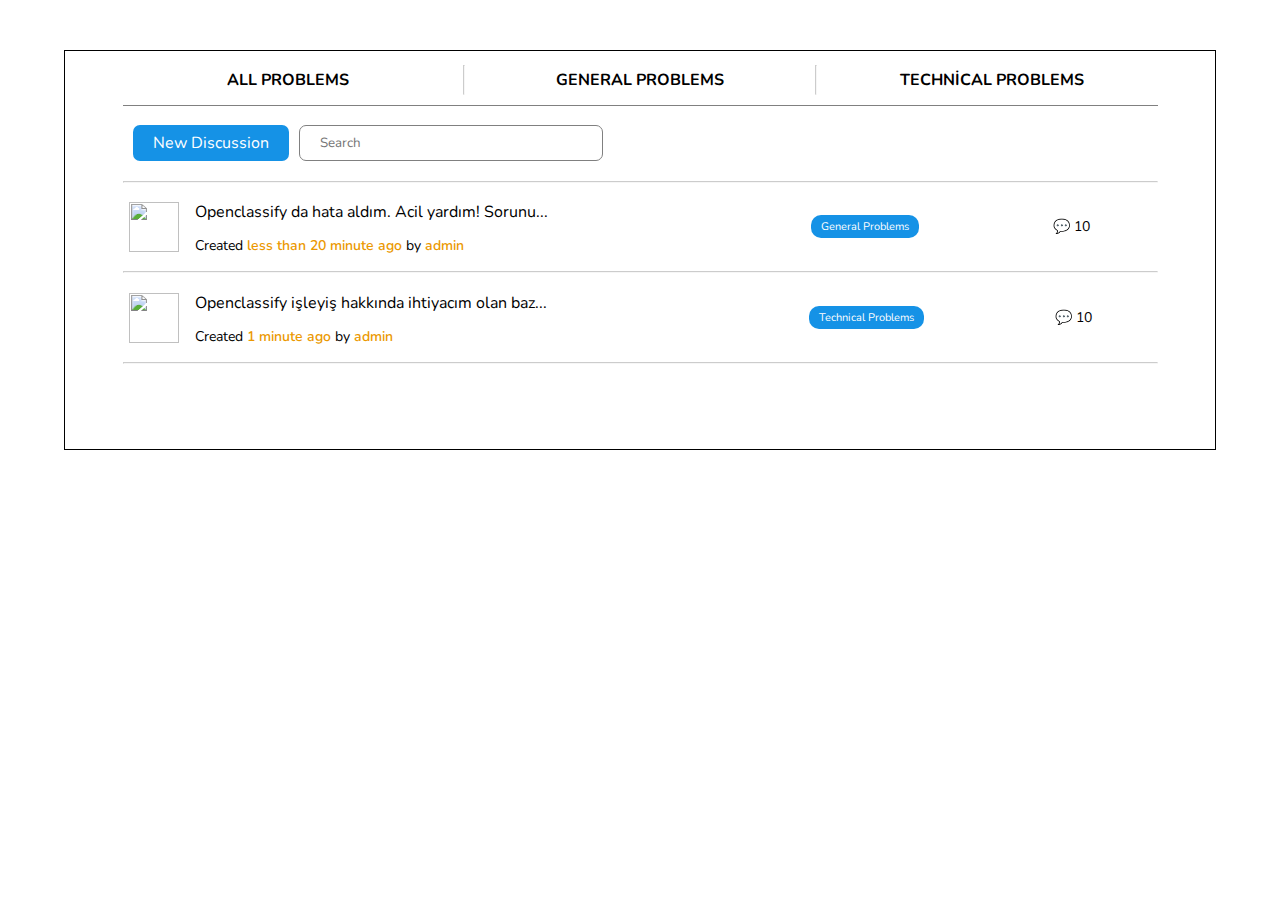
==== all-problems.html @ f142c77c "new files add." ====
<!DOCTYPE html>
<html lang="en">
<head>
    <meta charset="UTF-8">
    <meta name="viewport" content="width=device-width, initial-scale=1.0">
    <title>Document</title>
    <link rel="stylesheet" href="index2.css">
    <link rel="stylesheet" href="Library.css">
    <link href="https://fonts.googleapis.com/css2?family=Nunito:wght@400;600;700&display=swap" rel="stylesheet">
</head>
<body>
    <div id="all-problems">
        <div class="a-top">
        
            <div class="prb"><a class="link" href="all-problems.html">ALL  <span>PROBLEMS</span></a></div>
            <hr class="hr-one">
            <div class="prb"><a class="link" href="general-problems.html">GENERAL  <span>PROBLEMS</span></a></div>
            <hr class="hr-one">
            <div class="prb"><a class="link" href="technical-problems.html">TECHNİCAL <span>PROBLEMS</span></a></div>
        </div>
        <div class="a-mid">
            <a class="link" href=""><div class="new-d">New Discussion</div></a>
            <input type="search" name="arama" class="a-search" placeholder="Search">
        </div>
        <hr class="p-hr">
        <div class="p-div">
            <div class="p-one-div">
                <img src="IMG/res4.png" class="p-img"></img>
                <div class="p-txt-div">
                    <div class="p-txt-one"><p>Openclassify da hata aldım. Acil yardım! Sorunu...</p><span>Openclassify da hata aldım. Acil yardım! Sorunu mevcut.</span></div>
                    <div class="p-txt-two">Created <span>less than 20 minute ago</span> by <span>admin</span></div>
                </div>
            </div>
            
            <div class="p-o-div">
                <a href="" class="g-p-div">General Problems</a>
                <div class="g-p-div-two">&#x1F4AC; 10</div>
            </div>
        </div>
        <hr class="p-hr">

        <div class="p-div">
            <div class="p-one-div">
                <img src="IMG/samed1.png" class="p-img"></img>
                <div class="p-txt-div">
                    <div class="p-txt-one"><p>Openclassify işleyiş hakkında ihtiyacım olan baz...</p><span>Openclassify işleyiş hakkında ihtiyacım olan bazı modülleri buradan görebil...</span></div>
                    <div class="p-txt-two">Created <span>1 minute ago</span> by <span>admin</span></div>
                </div>
            </div>
            
            <div class="p-o-div">
                <a href="" class="g-p-div">Technical Problems</a>
                <div class="g-p-div-two">&#x1F4AC; 10</div>
            </div>
        </div>
        <hr class="p-hr">
    </div>
</body>
</html>
---- index2.css ----
* {
    font-family: 'Nunito', sans-serif;
}

.main {
    width        : 80%;
    height       : auto;
    border       : 0.1rem solid grey;
    border-radius: 1rem;
    margin       : auto;
    margin-top   : 10rem;
    display      : grid;
    padding      : 0rem 0rem 8rem 0rem;
}

.forum {
    width      : 98%;
    padding    : 0.5rem;
    border     : 0.1rem solid black transparent;
    margin     : auto;
    font-size  : 2.6rem;
    font-weight: 600;
    color      : rgb(109, 109, 109);
}

.forum-two {
    width      : 98%;
    border     : 0.1rem solid black transparent;
    margin     : auto;
    padding    : 0.5rem;
    font-size  : 1.8rem;
    font-weight: 400;
    color      : grey;
}

.options {
    width        : 98%;
    height       : 3.5rem;
    border       : 0.1rem solid black transparent;
    margin       : auto;
    display      : flex;
    margin-bottom: 4rem;
    margin-top   : 1rem;
}

.slct-group {
    padding    : 0.5rem;
    display    : block;
    margin-left: 1rem;
    font-size  : 1.6rem;
    color      : grey;
}

.article {
    width  : 98%;
    height : 7rem;
    border : 0.1rem solid black transparent;
    margin : auto;
    display: flex;
}

.left-a {
    width          : 48%;
    height         : 100%;
    border         : 0.1rem solid transparent;
    position       : relative;
    justify-content: space-between;
    text-align     : left;
    margin         : auto;
}

.right-a {
    width  : 48%;
    height : 100%;
    border : 0.1rem solid transparent;
    display: flex;
    margin : auto;
}



.art-txt-one {
    width    : 100%;
    font-size: 1.5rem;
    color    : grey;
    border   : 0.1rem solid transparent;
    padding  : 0rem 1rem;
    font-size: 1.7rem;
}

.art-txt-two {
    width    : 100%;
    font-size: 1.4rem;
    border   : 0.1rem solid transparent;
    color    : grey;
    position : absolute;
    bottom   : 0;
    padding  : 0rem 3rem;
    font-size: 1.6rem;
}

.art-txt-two span {
    color      : rgb(201, 137, 19);
    font-weight: 600;
}

.art-two-txt {
    font-size: 1.5rem;
    color    : grey;
    margin   : auto;
}

hr {
    width  : 98%;
    height : 0;
    color  : grey;
    opacity: 0.5;
    margin : auto;
}

@media screen and (max-width: 1000px) {

    .main {
        width : 100%;
        border: none;
    }

    .left-a {
        width          : 60%;
        height         : 100%;
        border         : 0.1rem solid transparent;
        position       : relative;
        justify-content: space-between;
        text-align     : center;
    }

    .right-a {
        width  : 40%;
        height : 100%;
        border : 0.1rem solid transparent;
        display: flex;
    }

    .a-t-t-m {
        margin-left: 10%;
    }

}

@media screen and (max-width: 680px) {

    .main {
        width : 100%;
        border: none;
    }

    .options {
        margin-top: 1rem;
    }

    .article {
        width     : 98%;
        height    : 13rem;
        border    : 0.1rem solid black transparent;
        margin    : auto;
        display   : grid;
        margin-top: 1rem;
    }

    .left-a {
        width          : 100%;
        height         : 100%;
        border         : 0.1rem solid transparent;
        position       : relative;
        justify-content: space-between;
        text-align     : left;
    }

    .right-a {
        width  : 100%;
        height : 100%;
        border : 0.1rem solid transparent;
        display: flex;
    }

    .art-two-txt {
        font-size: 1.5rem;
        color    : grey;
        margin   : auto;
    }

    .a-t-t-m {
        margin-left: 30%;
    }
}

@media screen and (max-width: 420px) {
    .forum-two {
        font-size: 1.7rem;
    }

    .slct-group {
        padding    : 0.3rem;
        font-size  : 1.5rem;
        margin-left: 0.5rem;
    }
}

/* All Problems */

#all-problems {
    width     : 90%;
    height    : 40rem;
    border    : 0.1rem solid black;
    margin    : auto;
    margin-top: 5rem;
    display   : grid;
    padding: 0rem 0rem 8rem 0rem;
}

.a-top {
    width        : 90%;
    height       : 5rem;
    border       : 0.1rem solid black transparent;
    border-bottom: 0.1rem solid grey;
    margin       : auto;
    display      : flex;
}

.prb {
    width      : 30%;
    padding    : 0.5rem;
    border     : 0.1rem solid transparent;
    font-size  : 1.6rem;
    font-weight: 700;
    text-align : center;
    margin     : auto;
}

.hr-one {
    width : 0.1rem;
    height: 3rem;
}

.a-mid {
    width  : 90%;
    border : 0.1rem solid black transparent;
    margin : auto;
    padding: 1rem;
    display: flex;
}

.new-d {
    width           : max-content;
    padding         : 0.7rem 2rem;
    border          : 0.1rem solid black transparent;
    border-radius   : 0.7rem;
    background-color: #1592E6;
    font-size       : 1.6rem;
    color           : white;
}

.a-search {
    width: 30%;
    padding      : 0.7rem 2rem;
    border       : 0.1rem solid grey;
    margin-left  : 1rem;
    border-radius: 0.7rem;
}

.p-div {
    width: 90%;
    height: 7rem;
    border: 1px solid black transparent;
    margin: auto;
    display: flex;
}

.p-one-div {
    width: 60%;
    height: 100%;
    border: 1px solid transparent;
    display: flex;
}

.p-img {
    width: 5rem;
    height: 5rem;
    border: 1px solid black transparent;
    display: block;
    margin: auto;
}

.p-txt-div {
    width: 90%;
    height: 100%;
    border: 1px solid black transparent;
    display: grid;
}

.p-txt-one {
    width: 100%;
    padding: 0.2rem 0 0 1rem;
    border: 1px solid black transparent;
    margin: auto;
}

.p-txt-one p {
    font-size: 1.6rem;
}

.p-txt-two {
    width: 100%;
    padding: 0.2rem 0 0 1rem;
    font-size: 1.4rem;
    border: 1px solid black transparent;
    margin: auto;
}

.p-txt-two span {
    color: rgb(235, 152, 0);
    font-weight: 600;
}

.p-o-div {
    width: 40%;
    height: 100%;
    margin: auto;
    border: 1px solid black transparent;
    display: flex;
}

.g-p-div {
    width: max-content;
    height: max-content;
    border: 1px solid black transparent;
    padding: 0.4rem 1rem;
    font-size: 1.1rem;
    border-radius: 1rem;
    background-color: #1592E6;
    color: white;
    margin: auto;
    display: block;
    text-decoration: none;
}

.g-p-div-two {
    font-size: 1.4rem;
    margin-left: 1rem;
    margin-top: 0.5rem;
    margin: auto;
}

.p-hr {
    width: 90%;
}

.p-txt-one span {
    display: none;
    font-size: 1.5rem;
}

@media screen and (max-width: 880px) {
    #all-problems {
        width: 100%;
        border: none;
    }
}

@media screen and (max-width: 780px) {
    .prb span {
        display: none;
    }

    .p-div {
        height: 14rem;
        display: grid;
    }

    .p-one-div, .p-o-div {
        width: 100%;
    }

    .g-p-div {
        margin-left: 30%;
    }

    .p-txt-one p{
        display: none;
    }

    .p-txt-one span{
        display: block;
    }
    
}


@media screen and (max-width: 500px) {
    .new-d {
        font-size: 1.4rem;
    }
    
    .a-search {
        width: 60%;
    }
}


@media screen and (max-width: 300px) {
    .p-txt-two {
        font-size: 1.2rem;
    }

    .prb {
        font-size: 1.4rem;
    }

    .p-txt-one span{
        font-size: 1.4rem;
        display: block;
    }
    
}
---- Library.css ----
html {
    font-size  : 10px;
    font-family: 'Raleway', sans-serif;
}

* {
    padding   : 0;
    margin    : 0;
    box-sizing: border-box;
}

p{
    font-size: 1.4rem;
}
 
body {
    margin: 0rem;
}

/* Out Space Codes */

.m-a {
    margin: auto;
}

.m {
    margin: 1rem;
}

.m-right {
    margin-right: 1rem;
}

.m-bot {
    margin-bottom: 1rem;
}

.m-top {
    margin-top: 1rem;
}

.m-left {
    margin-left: 1rem;
}

/* Scale 2 Out Space Codes */

.m-2 {
    margin: 2rem;
}

.m-right-2 {
    margin-right: 2rem;
}

.m-bot-2 {
    margin-bottom: 2rem;
}

.m-top-2 {
    margin-top: 2rem;
}

.m-left-2 {
    margin-left: 2rem;
}

/* Scale 3 Out Space Codes */

.m-3 {
    margin: 3rem;
}

.m-right-3 {
    margin-right: 3rem;
}

.m-bot-3 {
    margin-bottom: 3rem;
}

.m-top-3 {
    margin-top: 3rem;
}

.m-left-3 {
    margin-left: 3rem;
}

/* İn Space Codes */

.p {
    padding: 1rem;
}

.p-top {
    padding-top: 1rem;
}

.p-left {
    padding-left: 1rem;
}

.p-bot {
    padding-bottom: 1rem;
}

.p-right {
    padding-right: 1rem;
}

/* Scale 2 İn Space Codes */

.p-2 {
    padding: 2rem;
}

.p-top-2 {
    padding-top: 2rem;
}

.p-left-2 {
    padding-left: 2rem;
}

.p-bot-2 {
    padding-bottom: 2rem;
}

.p-right-2 {
    padding-right: 2rem;
}

/* Scale 3 İn Space Codes */

.p-3 {
    padding: 3rem;
}

.p-top-3 {
    padding-top: 3rem;
}

.p-left-3 {
    padding-left: 3rem;
}

.p-bot-3 {
    padding-bottom: 3rem;
}

.p-right-3 {
    padding-right: 3rem;
}

/* Border Codes */

.border-n {
    border: none;
}

.border {
    border: 0.1rem solid black;
}

.border-dashed {
    border: 0.1rem dashed black;
}

.border-dotted {
    border: 0.1rem dotted black;
}

.border-double {
    border: 0.4rem double black;
}

/* Border Codes Scale 2 */

.border-2 {
    border: 0.2rem solid black;
}

.border-dashed-2 {
    border: 0.2rem dashed black;
}

.border-dotted-2 {
    border: 0.2rem dotted black;
}

.border-double-2 {
    border: 0.6rem double black;
}

/* Border Codes Scale 3 */

.border-3 {
    border: 0.3rem solid black;
}

.border-dashed-3 {
    border: 0.3rem dashed black;
}

.border-dotted-3 {
    border: 0.3rem dotted black;
}

.border-double-3 {
    border: 0.8rem double black;
}

/* Border Places */

.border-t {
    border-top: 0.1rem solid black;
}

.border-l {
    border-left: 0.1rem solid black;
}

.border-b {
    border-bottom: 0.1rem solid black;
}

.border-right {
    border-right: 0.1rem solid black;
}

/* Border Places Scale 2 */

.border-t-2 {
    border-top: 0.2rem solid black;
}

.border-l-2 {
    border-left: 0.2rem solid black;
}

.border-b-2 {
    border-bottom: 0.2rem solid black;
}

.border-right-2 {
    border-right: 0.2rem solid black;
}

/* Border Radius */

.border-r-c {
    border-radius: 50%;
}

.border-r-n {
    border-radius: 1rem;
}

.border-r-s {
    border-radius: 0.5rem;
}

.border-r-m {
    border-radius: 1.5rem;
}

.border-r-l {
    border-radius: 2rem;
}

/* Font-Size */

.fs-s {
    font-size: 1.3rem;
}

.fs-m {
    font-size: 1.5rem;
}

.fs-x {
    font-size: 1.7rem;
}

.fs-xl {
    font-size: 2rem;
}

/* Links Decoration */

.link {
    text-decoration: none;
    color          : black;
}

.link:hover {
    text-decoration: none;
    color          : black;
}

/* Float */

.f-l {
    float: left;
}

.f-r {
    float: right;
}

/* Displaf Functions */

.dp-b {
    display: block;
}

.dp-c {
    display: contents;
}

.dp-f {
    display: flex;
}

.dp-fb {
    display: flexbox;
}

.dp-fr {
    display: flow-root;
}

.dp-g {
    display: grid;
}

.dp-i {
    display: inline;
}

.dp-ib {
    display: inline-block;
}

.dp-if {
    display: inline-flex;
}

.dp-ifb {
    display: inline-flexbox;
}

.dp-it {
    display: inline-table;
}

.dp-li {
    display: list-item;
}

/* Text-Align  */

.ta-c {
    text-align: center;
}

.ta-l {
    text-align: left;
}

.ta-rx {
    text-align: right;
}

.ta-j {
    text-align: justify;
}

/* Positions */

.position-a {
    position: absolute;
}

.position-f {
    position: fixed;
}

.position-r {
    position: relative;
}

.position-s {
    position: sticky;
}
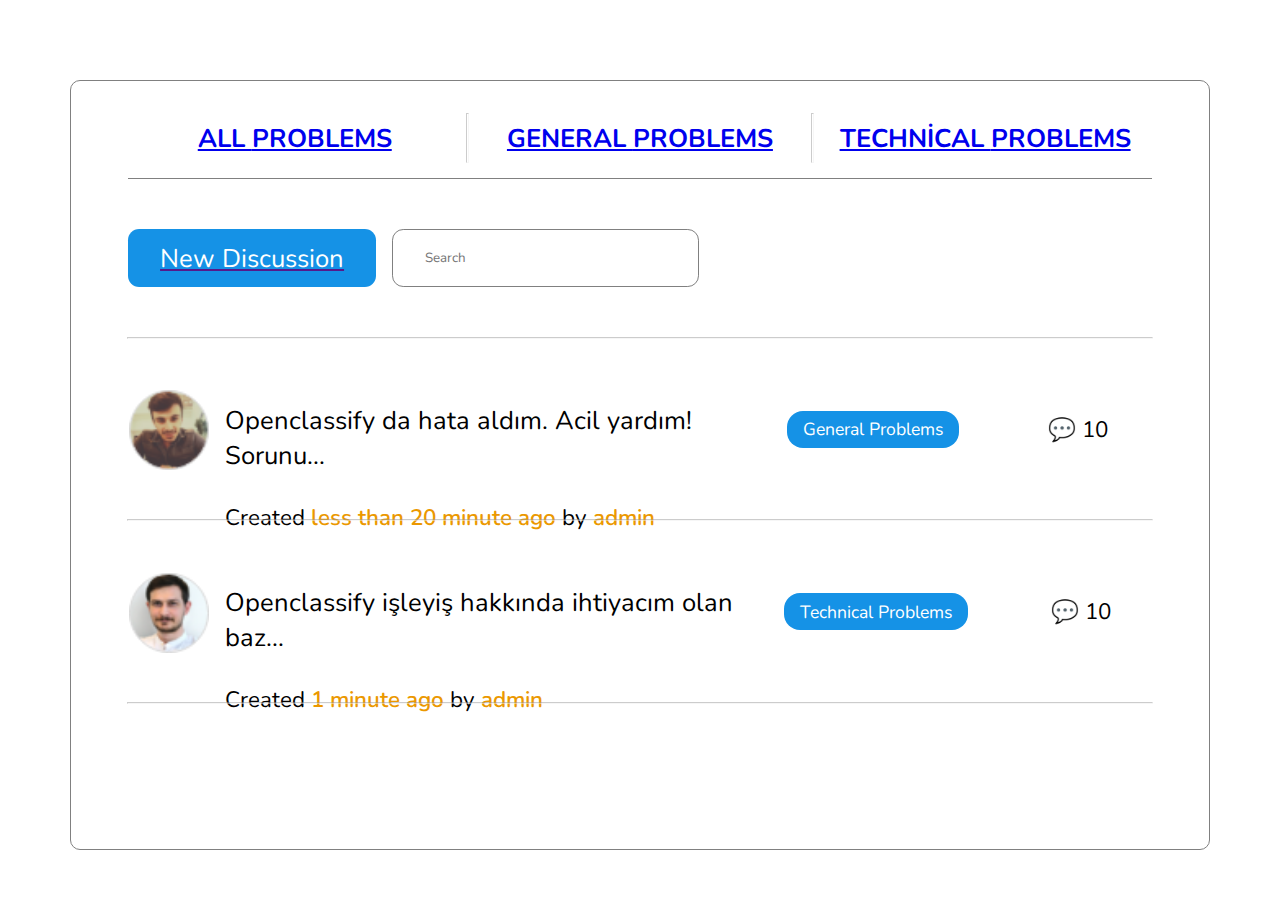
==== commit d6e53f35: "all add." ====
--- a/all-problems.html
+++ b/all-problems.html
@@ -1,59 +1,59 @@
-<!DOCTYPE html>
-<html lang="en">
-<head>
-    <meta charset="UTF-8">
-    <meta name="viewport" content="width=device-width, initial-scale=1.0">
-    <title>Document</title>
-    <link rel="stylesheet" href="index2.css">
-    <link rel="stylesheet" href="Library.css">
-    <link href="https://fonts.googleapis.com/css2?family=Nunito:wght@400;600;700&display=swap" rel="stylesheet">
-</head>
-<body>
-    <div id="all-problems">
-        <div class="a-top">
-        
-            <div class="prb"><a class="link" href="all-problems.html">ALL  <span>PROBLEMS</span></a></div>
-            <hr class="hr-one">
-            <div class="prb"><a class="link" href="general-problems.html">GENERAL  <span>PROBLEMS</span></a></div>
-            <hr class="hr-one">
-            <div class="prb"><a class="link" href="technical-problems.html">TECHNİCAL <span>PROBLEMS</span></a></div>
-        </div>
-        <div class="a-mid">
-            <a class="link" href=""><div class="new-d">New Discussion</div></a>
-            <input type="search" name="arama" class="a-search" placeholder="Search">
-        </div>
-        <hr class="p-hr">
-        <div class="p-div">
-            <div class="p-one-div">
-                <img src="IMG/res4.png" class="p-img"></img>
-                <div class="p-txt-div">
-                    <div class="p-txt-one"><p>Openclassify da hata aldım. Acil yardım! Sorunu...</p><span>Openclassify da hata aldım. Acil yardım! Sorunu mevcut.</span></div>
-                    <div class="p-txt-two">Created <span>less than 20 minute ago</span> by <span>admin</span></div>
-                </div>
-            </div>
-            
-            <div class="p-o-div">
-                <a href="" class="g-p-div">General Problems</a>
-                <div class="g-p-div-two">&#x1F4AC; 10</div>
-            </div>
-        </div>
-        <hr class="p-hr">
-
-        <div class="p-div">
-            <div class="p-one-div">
-                <img src="IMG/samed1.png" class="p-img"></img>
-                <div class="p-txt-div">
-                    <div class="p-txt-one"><p>Openclassify işleyiş hakkında ihtiyacım olan baz...</p><span>Openclassify işleyiş hakkında ihtiyacım olan bazı modülleri buradan görebil...</span></div>
-                    <div class="p-txt-two">Created <span>1 minute ago</span> by <span>admin</span></div>
-                </div>
-            </div>
-            
-            <div class="p-o-div">
-                <a href="" class="g-p-div">Technical Problems</a>
-                <div class="g-p-div-two">&#x1F4AC; 10</div>
-            </div>
-        </div>
-        <hr class="p-hr">
-    </div>
-</body>
+<!DOCTYPE html>
+<html lang="en">
+<head>
+    <meta charset="UTF-8">
+    <meta name="viewport" content="width=device-width, initial-scale=1.0">
+    <title>Document</title>
+    <link rel="stylesheet" href="index2.css">
+    <link rel="stylesheet" href="Library.css">
+    <link href="https://fonts.googleapis.com/css2?family=Nunito:wght@400;600;700&display=swap" rel="stylesheet">
+</head>
+<body>
+    <div id="all-problems">
+        <div class="a-top">
+        
+            <div class="prb"><a class="link" href="all-problems.html">ALL  <span>PROBLEMS</span></a></div>
+            <hr class="hr-one">
+            <div class="prb"><a class="link" href="general-problems.html">GENERAL  <span>PROBLEMS</span></a></div>
+            <hr class="hr-one">
+            <div class="prb"><a class="link" href="technical-problems.html">TECHNİCAL <span>PROBLEMS</span></a></div>
+        </div>
+        <div class="a-mid">
+            <a class="link" href=""><div class="new-d">New Discussion</div></a>
+            <input type="search" name="arama" class="a-search" placeholder="Search">
+        </div>
+        <hr class="p-hr">
+        <div class="p-div">
+            <div class="p-one-div">
+                <img src="IMG/res4.png" class="p-img"></img>
+                <div class="p-txt-div">
+                    <div class="p-txt-one"><p>Openclassify da hata aldım. Acil yardım! Sorunu...</p><span>Openclassify da hata aldım. Acil yardım! Sorunu mevcut.</span></div>
+                    <div class="p-txt-two">Created <span>less than 20 minute ago</span> by <span>admin</span></div>
+                </div>
+            </div>
+            
+            <div class="p-o-div">
+                <a href="" class="g-p-div">General Problems</a>
+                <div class="g-p-div-two">&#x1F4AC; 10</div>
+            </div>
+        </div>
+        <hr class="p-hr">
+
+        <div class="p-div">
+            <div class="p-one-div">
+                <img src="IMG/samed1.png" class="p-img"></img>
+                <div class="p-txt-div">
+                    <div class="p-txt-one"><p>Openclassify işleyiş hakkında ihtiyacım olan baz...</p><span>Openclassify işleyiş hakkında ihtiyacım olan bazı modülleri buradan görebil...</span></div>
+                    <div class="p-txt-two">Created <span>1 minute ago</span> by <span>admin</span></div>
+                </div>
+            </div>
+            
+            <div class="p-o-div">
+                <a href="" class="g-p-div">Technical Problems</a>
+                <div class="g-p-div-two">&#x1F4AC; 10</div>
+            </div>
+        </div>
+        <hr class="p-hr">
+    </div>
+</body>
 </html>--- a/index2.css
+++ b/index2.css
@@ -1,424 +1,425 @@
-* {
-    font-family: 'Nunito', sans-serif;
-}
-
-.main {
-    width        : 80%;
-    height       : auto;
-    border       : 0.1rem solid grey;
-    border-radius: 1rem;
-    margin       : auto;
-    margin-top   : 10rem;
-    display      : grid;
-    padding      : 0rem 0rem 8rem 0rem;
-}
-
-.forum {
-    width      : 98%;
-    padding    : 0.5rem;
-    border     : 0.1rem solid black transparent;
-    margin     : auto;
-    font-size  : 2.6rem;
-    font-weight: 600;
-    color      : rgb(109, 109, 109);
-}
-
-.forum-two {
-    width      : 98%;
-    border     : 0.1rem solid black transparent;
-    margin     : auto;
-    padding    : 0.5rem;
-    font-size  : 1.8rem;
-    font-weight: 400;
-    color      : grey;
-}
-
-.options {
-    width        : 98%;
-    height       : 3.5rem;
-    border       : 0.1rem solid black transparent;
-    margin       : auto;
-    display      : flex;
-    margin-bottom: 4rem;
-    margin-top   : 1rem;
-}
-
-.slct-group {
-    padding    : 0.5rem;
-    display    : block;
-    margin-left: 1rem;
-    font-size  : 1.6rem;
-    color      : grey;
-}
-
-.article {
-    width  : 98%;
-    height : 7rem;
-    border : 0.1rem solid black transparent;
-    margin : auto;
-    display: flex;
-}
-
-.left-a {
-    width          : 48%;
-    height         : 100%;
-    border         : 0.1rem solid transparent;
-    position       : relative;
-    justify-content: space-between;
-    text-align     : left;
-    margin         : auto;
-}
-
-.right-a {
-    width  : 48%;
-    height : 100%;
-    border : 0.1rem solid transparent;
-    display: flex;
-    margin : auto;
-}
-
-
-
-.art-txt-one {
-    width    : 100%;
-    font-size: 1.5rem;
-    color    : grey;
-    border   : 0.1rem solid transparent;
-    padding  : 0rem 1rem;
-    font-size: 1.7rem;
-}
-
-.art-txt-two {
-    width    : 100%;
-    font-size: 1.4rem;
-    border   : 0.1rem solid transparent;
-    color    : grey;
-    position : absolute;
-    bottom   : 0;
-    padding  : 0rem 3rem;
-    font-size: 1.6rem;
-}
-
-.art-txt-two span {
-    color      : rgb(201, 137, 19);
-    font-weight: 600;
-}
-
-.art-two-txt {
-    font-size: 1.5rem;
-    color    : grey;
-    margin   : auto;
-}
-
-hr {
-    width  : 98%;
-    height : 0;
-    color  : grey;
-    opacity: 0.5;
-    margin : auto;
-}
-
-@media screen and (max-width: 1000px) {
-
-    .main {
-        width : 100%;
-        border: none;
-    }
-
-    .left-a {
-        width          : 60%;
-        height         : 100%;
-        border         : 0.1rem solid transparent;
-        position       : relative;
-        justify-content: space-between;
-        text-align     : center;
-    }
-
-    .right-a {
-        width  : 40%;
-        height : 100%;
-        border : 0.1rem solid transparent;
-        display: flex;
-    }
-
-    .a-t-t-m {
-        margin-left: 10%;
-    }
-
-}
-
-@media screen and (max-width: 680px) {
-
-    .main {
-        width : 100%;
-        border: none;
-    }
-
-    .options {
-        margin-top: 1rem;
-    }
-
-    .article {
-        width     : 98%;
-        height    : 13rem;
-        border    : 0.1rem solid black transparent;
-        margin    : auto;
-        display   : grid;
-        margin-top: 1rem;
-    }
-
-    .left-a {
-        width          : 100%;
-        height         : 100%;
-        border         : 0.1rem solid transparent;
-        position       : relative;
-        justify-content: space-between;
-        text-align     : left;
-    }
-
-    .right-a {
-        width  : 100%;
-        height : 100%;
-        border : 0.1rem solid transparent;
-        display: flex;
-    }
-
-    .art-two-txt {
-        font-size: 1.5rem;
-        color    : grey;
-        margin   : auto;
-    }
-
-    .a-t-t-m {
-        margin-left: 30%;
-    }
-}
-
-@media screen and (max-width: 420px) {
-    .forum-two {
-        font-size: 1.7rem;
-    }
-
-    .slct-group {
-        padding    : 0.3rem;
-        font-size  : 1.5rem;
-        margin-left: 0.5rem;
-    }
-}
-
-/* All Problems */
-
-#all-problems {
-    width     : 90%;
-    height    : 40rem;
-    border    : 0.1rem solid black;
-    margin    : auto;
-    margin-top: 5rem;
-    display   : grid;
-    padding: 0rem 0rem 8rem 0rem;
-}
-
-.a-top {
-    width        : 90%;
-    height       : 5rem;
-    border       : 0.1rem solid black transparent;
-    border-bottom: 0.1rem solid grey;
-    margin       : auto;
-    display      : flex;
-}
-
-.prb {
-    width      : 30%;
-    padding    : 0.5rem;
-    border     : 0.1rem solid transparent;
-    font-size  : 1.6rem;
-    font-weight: 700;
-    text-align : center;
-    margin     : auto;
-}
-
-.hr-one {
-    width : 0.1rem;
-    height: 3rem;
-}
-
-.a-mid {
-    width  : 90%;
-    border : 0.1rem solid black transparent;
-    margin : auto;
-    padding: 1rem;
-    display: flex;
-}
-
-.new-d {
-    width           : max-content;
-    padding         : 0.7rem 2rem;
-    border          : 0.1rem solid black transparent;
-    border-radius   : 0.7rem;
-    background-color: #1592E6;
-    font-size       : 1.6rem;
-    color           : white;
-}
-
-.a-search {
-    width: 30%;
-    padding      : 0.7rem 2rem;
-    border       : 0.1rem solid grey;
-    margin-left  : 1rem;
-    border-radius: 0.7rem;
-}
-
-.p-div {
-    width: 90%;
-    height: 7rem;
-    border: 1px solid black transparent;
-    margin: auto;
-    display: flex;
-}
-
-.p-one-div {
-    width: 60%;
-    height: 100%;
-    border: 1px solid transparent;
-    display: flex;
-}
-
-.p-img {
-    width: 5rem;
-    height: 5rem;
-    border: 1px solid black transparent;
-    display: block;
-    margin: auto;
-}
-
-.p-txt-div {
-    width: 90%;
-    height: 100%;
-    border: 1px solid black transparent;
-    display: grid;
-}
-
-.p-txt-one {
-    width: 100%;
-    padding: 0.2rem 0 0 1rem;
-    border: 1px solid black transparent;
-    margin: auto;
-}
-
-.p-txt-one p {
-    font-size: 1.6rem;
-}
-
-.p-txt-two {
-    width: 100%;
-    padding: 0.2rem 0 0 1rem;
-    font-size: 1.4rem;
-    border: 1px solid black transparent;
-    margin: auto;
-}
-
-.p-txt-two span {
-    color: rgb(235, 152, 0);
-    font-weight: 600;
-}
-
-.p-o-div {
-    width: 40%;
-    height: 100%;
-    margin: auto;
-    border: 1px solid black transparent;
-    display: flex;
-}
-
-.g-p-div {
-    width: max-content;
-    height: max-content;
-    border: 1px solid black transparent;
-    padding: 0.4rem 1rem;
-    font-size: 1.1rem;
-    border-radius: 1rem;
-    background-color: #1592E6;
-    color: white;
-    margin: auto;
-    display: block;
-    text-decoration: none;
-}
-
-.g-p-div-two {
-    font-size: 1.4rem;
-    margin-left: 1rem;
-    margin-top: 0.5rem;
-    margin: auto;
-}
-
-.p-hr {
-    width: 90%;
-}
-
-.p-txt-one span {
-    display: none;
-    font-size: 1.5rem;
-}
-
-@media screen and (max-width: 880px) {
-    #all-problems {
-        width: 100%;
-        border: none;
-    }
-}
-
-@media screen and (max-width: 780px) {
-    .prb span {
-        display: none;
-    }
-
-    .p-div {
-        height: 14rem;
-        display: grid;
-    }
-
-    .p-one-div, .p-o-div {
-        width: 100%;
-    }
-
-    .g-p-div {
-        margin-left: 30%;
-    }
-
-    .p-txt-one p{
-        display: none;
-    }
-
-    .p-txt-one span{
-        display: block;
-    }
-    
-}
-
-
-@media screen and (max-width: 500px) {
-    .new-d {
-        font-size: 1.4rem;
-    }
-    
-    .a-search {
-        width: 60%;
-    }
-}
-
-
-@media screen and (max-width: 300px) {
-    .p-txt-two {
-        font-size: 1.2rem;
-    }
-
-    .prb {
-        font-size: 1.4rem;
-    }
-
-    .p-txt-one span{
-        font-size: 1.4rem;
-        display: block;
-    }
-    
+* {
+    font-family: 'Nunito', sans-serif;
+}
+
+.main {
+    width        : 80%;
+    height       : auto;
+    border       : 0.1rem solid grey;
+    border-radius: 1rem;
+    margin       : auto;
+    margin-top   : 10rem;
+    display      : grid;
+    padding      : 0rem 0rem 8rem 0rem;
+}
+
+.forum {
+    width      : 98%;
+    padding    : 0.5rem;
+    border     : 0.1rem solid black transparent;
+    margin     : auto;
+    font-size  : 2.6rem;
+    font-weight: 600;
+    color      : rgb(109, 109, 109);
+}
+
+.forum-two {
+    width      : 98%;
+    border     : 0.1rem solid black transparent;
+    margin     : auto;
+    padding    : 0.5rem;
+    font-size  : 1.8rem;
+    font-weight: 400;
+    color      : grey;
+}
+
+.options {
+    width        : 98%;
+    height       : 3.5rem;
+    border       : 0.1rem solid black transparent;
+    margin       : auto;
+    display      : flex;
+    margin-bottom: 4rem;
+    margin-top   : 1rem;
+}
+
+.slct-group {
+    padding    : 0.5rem;
+    display    : block;
+    margin-left: 1rem;
+    font-size  : 1.6rem;
+    color      : grey;
+}
+
+.article {
+    width  : 98%;
+    height : 7rem;
+    border : 0.1rem solid black transparent;
+    margin : auto;
+    display: flex;
+}
+
+.left-a {
+    width          : 48%;
+    height         : 100%;
+    border         : 0.1rem solid transparent;
+    position       : relative;
+    justify-content: space-between;
+    text-align     : left;
+    margin         : auto;
+}
+
+.right-a {
+    width  : 48%;
+    height : 100%;
+    border : 0.1rem solid transparent;
+    display: flex;
+    margin : auto;
+}
+
+
+
+.art-txt-one {
+    width    : 100%;
+    font-size: 1.5rem;
+    color    : grey;
+    border   : 0.1rem solid transparent;
+    padding  : 0rem 1rem;
+    font-size: 1.7rem;
+}
+
+.art-txt-two {
+    width    : 100%;
+    font-size: 1.4rem;
+    border   : 0.1rem solid transparent;
+    color    : grey;
+    position : absolute;
+    bottom   : 0;
+    padding  : 0rem 3rem;
+    font-size: 1.6rem;
+}
+
+.art-txt-two span {
+    color      : rgb(201, 137, 19);
+    font-weight: 600;
+}
+
+.art-two-txt {
+    font-size: 1.5rem;
+    color    : grey;
+    margin   : auto;
+}
+
+hr {
+    width  : 98%;
+    height : 0;
+    color  : grey;
+    opacity: 0.5;
+    margin : auto;
+}
+
+@media screen and (max-width: 1000px) {
+
+    .main {
+        width : 100%;
+        border: none;
+    }
+
+    .left-a {
+        width          : 60%;
+        height         : 100%;
+        border         : 0.1rem solid transparent;
+        position       : relative;
+        justify-content: space-between;
+        text-align     : center;
+    }
+
+    .right-a {
+        width  : 40%;
+        height : 100%;
+        border : 0.1rem solid transparent;
+        display: flex;
+    }
+
+    .a-t-t-m {
+        margin-left: 10%;
+    }
+
+}
+
+@media screen and (max-width: 680px) {
+
+    .main {
+        width : 100%;
+        border: none;
+    }
+
+    .options {
+        margin-top: 1rem;
+    }
+
+    .article {
+        width     : 98%;
+        height    : 13rem;
+        border    : 0.1rem solid black transparent;
+        margin    : auto;
+        display   : grid;
+        margin-top: 1rem;
+    }
+
+    .left-a {
+        width          : 100%;
+        height         : 100%;
+        border         : 0.1rem solid transparent;
+        position       : relative;
+        justify-content: space-between;
+        text-align     : left;
+    }
+
+    .right-a {
+        width  : 100%;
+        height : 100%;
+        border : 0.1rem solid transparent;
+        display: flex;
+    }
+
+    .art-two-txt {
+        font-size: 1.5rem;
+        color    : grey;
+        margin   : auto;
+    }
+
+    .a-t-t-m {
+        margin-left: 30%;
+    }
+}
+
+@media screen and (max-width: 420px) {
+    .forum-two {
+        font-size: 1.7rem;
+    }
+
+    .slct-group {
+        padding    : 0.3rem;
+        font-size  : 1.5rem;
+        margin-left: 0.5rem;
+    }
+}
+
+/* All Problems */
+
+#all-problems {
+    width     : 90%;
+    height    : 40rem;
+    border    : 0.1rem solid grey;
+    border-radius: 10px;
+    margin    : auto;
+    margin-top: 5rem;
+    display   : grid;
+    padding: 0rem 0rem 8rem 0rem;
+}
+
+.a-top {
+    width        : 90%;
+    height       : 5rem;
+    border       : 0.1rem solid black transparent;
+    border-bottom: 0.1rem solid grey;
+    margin       : auto;
+    display      : flex;
+}
+
+.prb {
+    width      : 30%;
+    padding    : 0.5rem;
+    border     : 0.1rem solid transparent;
+    font-size  : 1.6rem;
+    font-weight: 700;
+    text-align : center;
+    margin     : auto;
+}
+
+.hr-one {
+    width : 0.1rem;
+    height: 3rem;
+}
+
+.a-mid {
+    width  : 90%;
+    border : 0.1rem solid black transparent;
+    margin : auto;
+    padding: 1rem;
+    display: flex;
+}
+
+.new-d {
+    width           : max-content;
+    padding         : 0.7rem 2rem;
+    border          : 0.1rem solid black transparent;
+    border-radius   : 0.7rem;
+    background-color: #1592E6;
+    font-size       : 1.6rem;
+    color           : white;
+}
+
+.a-search {
+    width: 30%;
+    padding      : 0.7rem 2rem;
+    border       : 0.1rem solid grey;
+    margin-left  : 1rem;
+    border-radius: 0.7rem;
+}
+
+.p-div {
+    width: 90%;
+    height: 7rem;
+    border: 1px solid black transparent;
+    margin: auto;
+    display: flex;
+}
+
+.p-one-div {
+    width: 60%;
+    height: 100%;
+    border: 1px solid transparent;
+    display: flex;
+}
+
+.p-img {
+    width: 5rem;
+    height: 5rem;
+    border: 1px solid black transparent;
+    display: block;
+    margin: auto;
+}
+
+.p-txt-div {
+    width: 90%;
+    height: 100%;
+    border: 1px solid black transparent;
+    display: grid;
+}
+
+.p-txt-one {
+    width: 100%;
+    padding: 0.2rem 0 0 1rem;
+    border: 1px solid black transparent;
+    margin: auto;
+}
+
+.p-txt-one p {
+    font-size: 1.6rem;
+}
+
+.p-txt-two {
+    width: 100%;
+    padding: 0.2rem 0 0 1rem;
+    font-size: 1.4rem;
+    border: 1px solid black transparent;
+    margin: auto;
+}
+
+.p-txt-two span {
+    color: rgb(235, 152, 0);
+    font-weight: 600;
+}
+
+.p-o-div {
+    width: 40%;
+    height: 100%;
+    margin: auto;
+    border: 1px solid black transparent;
+    display: flex;
+}
+
+.g-p-div {
+    width: max-content;
+    height: max-content;
+    border: 1px solid black transparent;
+    padding: 0.4rem 1rem;
+    font-size: 1.1rem;
+    border-radius: 1rem;
+    background-color: #1592E6;
+    color: white;
+    margin: auto;
+    display: block;
+    text-decoration: none;
+}
+
+.g-p-div-two {
+    font-size: 1.4rem;
+    margin-left: 1rem;
+    margin-top: 0.5rem;
+    margin: auto;
+}
+
+.p-hr {
+    width: 90%;
+}
+
+.p-txt-one span {
+    display: none;
+    font-size: 1.5rem;
+}
+
+@media screen and (max-width: 880px) {
+    #all-problems {
+        width: 100%;
+        border: none;
+    }
+}
+
+@media screen and (max-width: 780px) {
+    .prb span {
+        display: none;
+    }
+
+    .p-div {
+        height: 14rem;
+        display: grid;
+    }
+
+    .p-one-div, .p-o-div {
+        width: 100%;
+    }
+
+    .g-p-div {
+        margin-left: 30%;
+    }
+
+    .p-txt-one p{
+        display: none;
+    }
+
+    .p-txt-one span{
+        display: block;
+    }
+    
+}
+
+
+@media screen and (max-width: 500px) {
+    .new-d {
+        font-size: 1.4rem;
+    }
+    
+    .a-search {
+        width: 60%;
+    }
+}
+
+
+@media screen and (max-width: 300px) {
+    .p-txt-two {
+        font-size: 1.2rem;
+    }
+
+    .prb {
+        font-size: 1.4rem;
+    }
+
+    .p-txt-one span{
+        font-size: 1.4rem;
+        display: block;
+    }
+    
 }